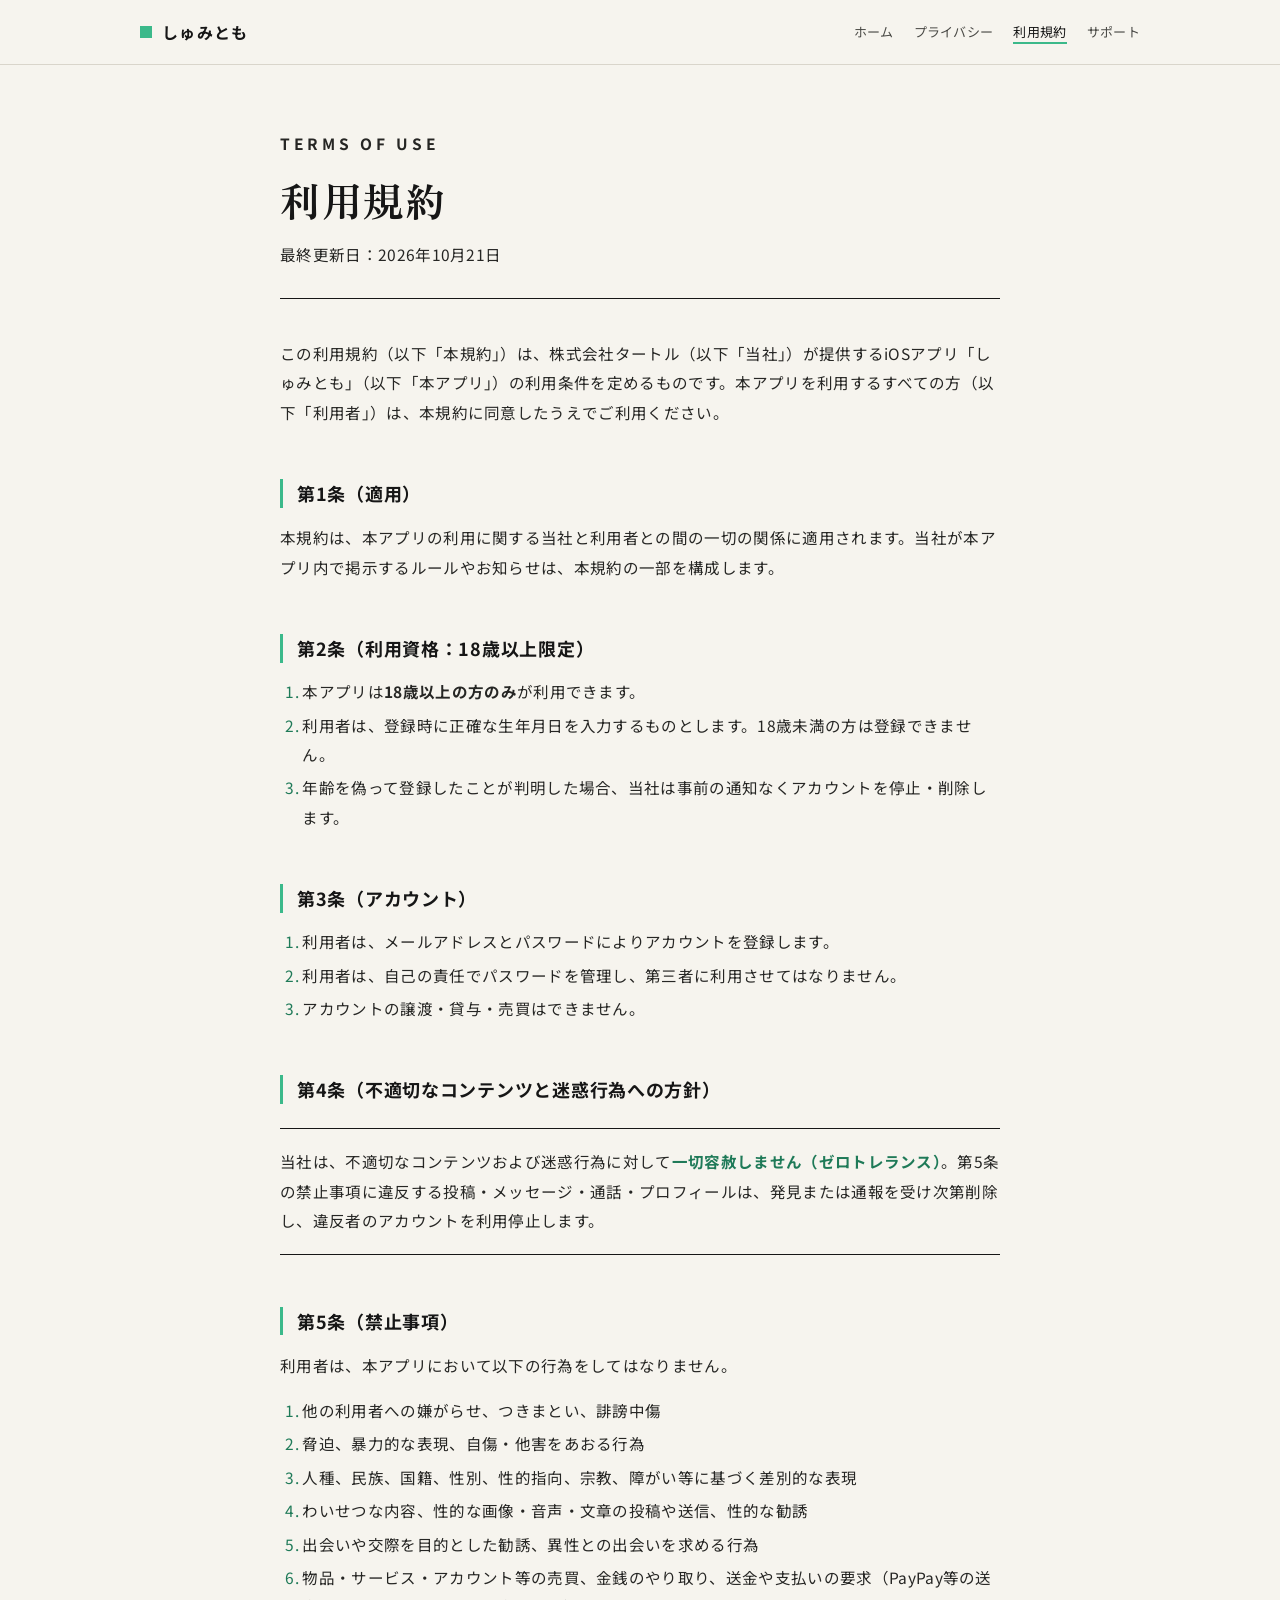
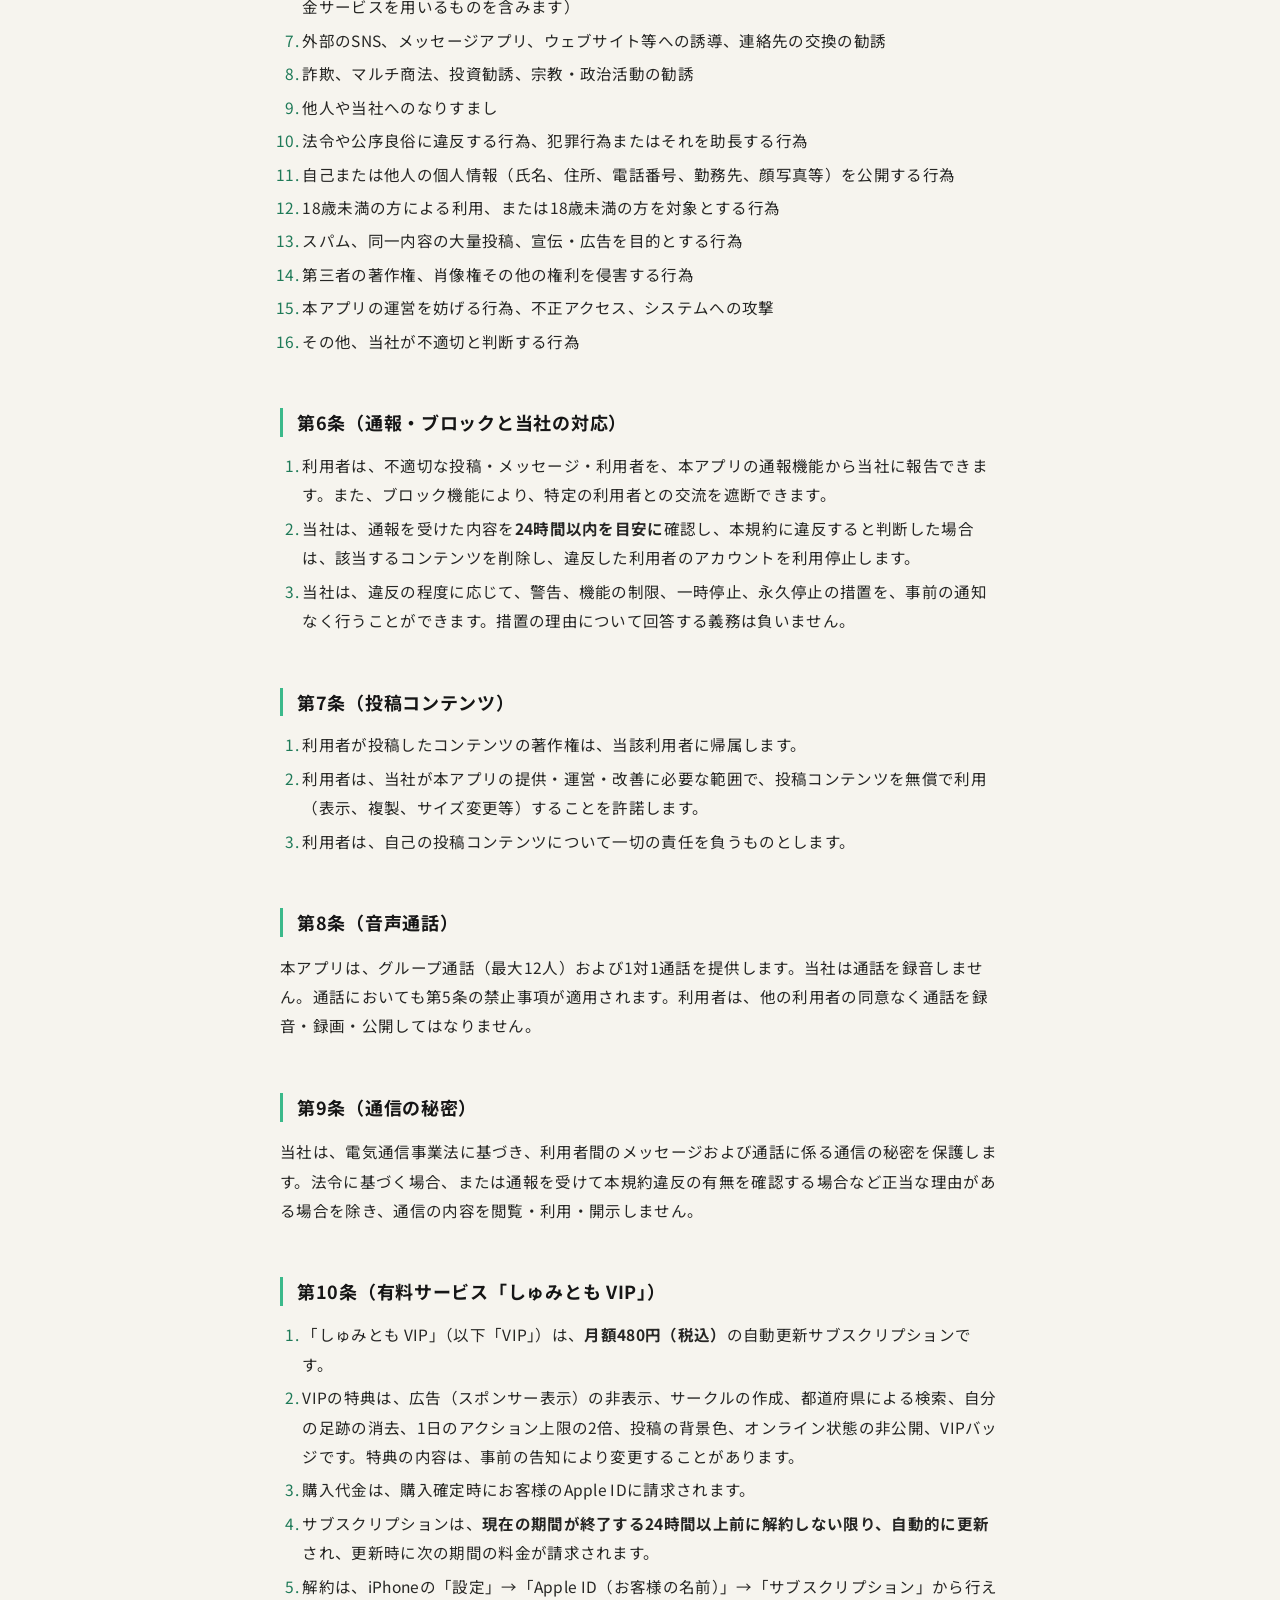
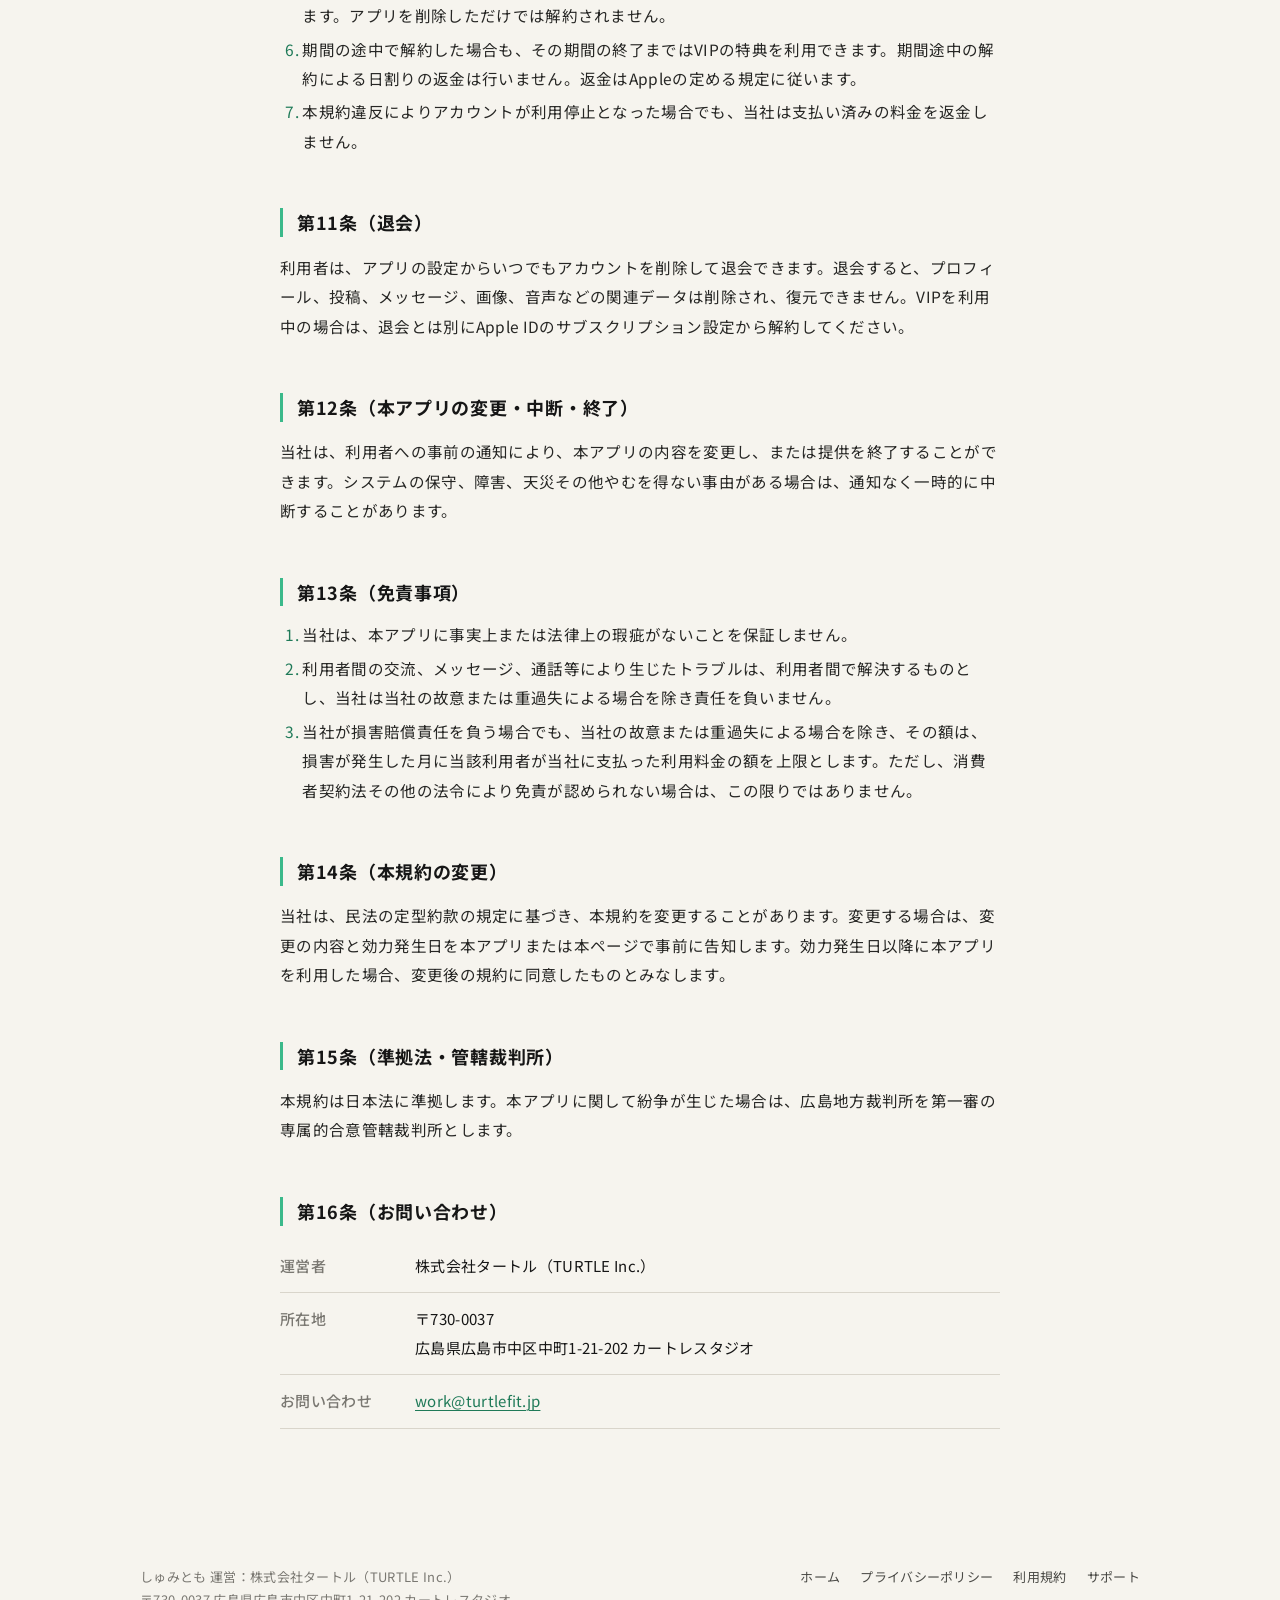
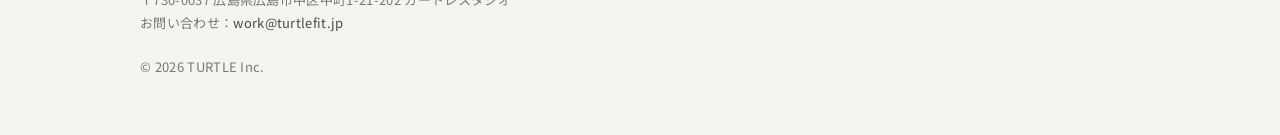
==== terms.html @ c7ea7fc8 "しゅみとも 公式サイト・法務ページ Co-Authored-By: Claude Opus 5.5 <noreply@anthropic.com>" ====
<!doctype html>
<html lang="ja">
<head>
<meta charset="utf-8">
<meta name="viewport" content="width=device-width,initial-scale=1">
<title>利用規約｜しゅみとも</title>
<meta name="description" content="「しゅみとも」の利用規約。18歳以上限定、禁止事項、通報への対応、有料サービスについて。">
<link rel="preconnect" href="https://fonts.googleapis.com">
<link rel="preconnect" href="https://fonts.gstatic.com" crossorigin>
<link href="https://fonts.googleapis.com/css2?family=Noto+Sans+JP:wght@400;500;700&family=Zen+Old+Mincho:wght@700&display=swap" rel="stylesheet">
<link rel="stylesheet" href="styles.css">
</head>
<body>
<header class="site-header">
  <div class="wrap">
    <a class="brand" href="index.html"><span class="brand-mark" aria-hidden="true"></span>しゅみとも</a>
    <nav class="nav" aria-label="サイト内">
      <a href="index.html" class="hide-sm">ホーム</a>
      <a href="privacy.html">プライバシー</a>
      <a href="terms.html" aria-current="page">利用規約</a>
      <a href="support.html">サポート</a>
    </nav>
  </div>
</header>
<main class="doc">
<div class="wrap">
  <div class="doc-head">
    <p class="eyebrow">TERMS OF USE</p>
    <h1>利用規約</h1>
    <p class="updated">最終更新日：2026年10月21日</p>
  </div>

  <p>この利用規約（以下「本規約」）は、株式会社タートル（以下「当社」）が提供するiOSアプリ「しゅみとも」（以下「本アプリ」）の利用条件を定めるものです。本アプリを利用するすべての方（以下「利用者」）は、本規約に同意したうえでご利用ください。</p>

  <h2>第1条（適用）</h2>
  <p>本規約は、本アプリの利用に関する当社と利用者との間の一切の関係に適用されます。当社が本アプリ内で掲示するルールやお知らせは、本規約の一部を構成します。</p>

  <h2>第2条（利用資格：18歳以上限定）</h2>
  <ol>
    <li>本アプリは<strong>18歳以上の方のみ</strong>が利用できます。</li>
    <li>利用者は、登録時に正確な生年月日を入力するものとします。18歳未満の方は登録できません。</li>
    <li>年齢を偽って登録したことが判明した場合、当社は事前の通知なくアカウントを停止・削除します。</li>
  </ol>

  <h2>第3条（アカウント）</h2>
  <ol>
    <li>利用者は、メールアドレスとパスワードによりアカウントを登録します。</li>
    <li>利用者は、自己の責任でパスワードを管理し、第三者に利用させてはなりません。</li>
    <li>アカウントの譲渡・貸与・売買はできません。</li>
  </ol>

  <h2>第4条（不適切なコンテンツと迷惑行為への方針）</h2>
  <div class="callout">
    <p>当社は、不適切なコンテンツおよび迷惑行為に対して<strong>一切容赦しません（ゼロトレランス）</strong>。第5条の禁止事項に違反する投稿・メッセージ・通話・プロフィールは、発見または通報を受け次第削除し、違反者のアカウントを利用停止します。</p>
  </div>

  <h2>第5条（禁止事項）</h2>
  <p>利用者は、本アプリにおいて以下の行為をしてはなりません。</p>
  <ol>
    <li>他の利用者への嫌がらせ、つきまとい、誹謗中傷</li>
    <li>脅迫、暴力的な表現、自傷・他害をあおる行為</li>
    <li>人種、民族、国籍、性別、性的指向、宗教、障がい等に基づく差別的な表現</li>
    <li>わいせつな内容、性的な画像・音声・文章の投稿や送信、性的な勧誘</li>
    <li>出会いや交際を目的とした勧誘、異性との出会いを求める行為</li>
    <li>物品・サービス・アカウント等の売買、金銭のやり取り、送金や支払いの要求（PayPay等の送金サービスを用いるものを含みます）</li>
    <li>外部のSNS、メッセージアプリ、ウェブサイト等への誘導、連絡先の交換の勧誘</li>
    <li>詐欺、マルチ商法、投資勧誘、宗教・政治活動の勧誘</li>
    <li>他人や当社へのなりすまし</li>
    <li>法令や公序良俗に違反する行為、犯罪行為またはそれを助長する行為</li>
    <li>自己または他人の個人情報（氏名、住所、電話番号、勤務先、顔写真等）を公開する行為</li>
    <li>18歳未満の方による利用、または18歳未満の方を対象とする行為</li>
    <li>スパム、同一内容の大量投稿、宣伝・広告を目的とする行為</li>
    <li>第三者の著作権、肖像権その他の権利を侵害する行為</li>
    <li>本アプリの運営を妨げる行為、不正アクセス、システムへの攻撃</li>
    <li>その他、当社が不適切と判断する行為</li>
  </ol>

  <h2>第6条（通報・ブロックと当社の対応）</h2>
  <ol>
    <li>利用者は、不適切な投稿・メッセージ・利用者を、本アプリの通報機能から当社に報告できます。また、ブロック機能により、特定の利用者との交流を遮断できます。</li>
    <li>当社は、通報を受けた内容を<strong>24時間以内を目安に</strong>確認し、本規約に違反すると判断した場合は、該当するコンテンツを削除し、違反した利用者のアカウントを利用停止します。</li>
    <li>当社は、違反の程度に応じて、警告、機能の制限、一時停止、永久停止の措置を、事前の通知なく行うことができます。措置の理由について回答する義務は負いません。</li>
  </ol>

  <h2>第7条（投稿コンテンツ）</h2>
  <ol>
    <li>利用者が投稿したコンテンツの著作権は、当該利用者に帰属します。</li>
    <li>利用者は、当社が本アプリの提供・運営・改善に必要な範囲で、投稿コンテンツを無償で利用（表示、複製、サイズ変更等）することを許諾します。</li>
    <li>利用者は、自己の投稿コンテンツについて一切の責任を負うものとします。</li>
  </ol>

  <h2>第8条（音声通話）</h2>
  <p>本アプリは、グループ通話（最大12人）および1対1通話を提供します。当社は通話を録音しません。通話においても第5条の禁止事項が適用されます。利用者は、他の利用者の同意なく通話を録音・録画・公開してはなりません。</p>

  <h2>第9条（通信の秘密）</h2>
  <p>当社は、電気通信事業法に基づき、利用者間のメッセージおよび通話に係る通信の秘密を保護します。法令に基づく場合、または通報を受けて本規約違反の有無を確認する場合など正当な理由がある場合を除き、通信の内容を閲覧・利用・開示しません。</p>

  <h2>第10条（有料サービス「しゅみとも VIP」）</h2>
  <ol>
    <li>「しゅみとも VIP」（以下「VIP」）は、<strong>月額480円（税込）</strong>の自動更新サブスクリプションです。</li>
    <li>VIPの特典は、広告（スポンサー表示）の非表示、サークルの作成、都道府県による検索、自分の足跡の消去、1日のアクション上限の2倍、投稿の背景色、オンライン状態の非公開、VIPバッジです。特典の内容は、事前の告知により変更することがあります。</li>
    <li>購入代金は、購入確定時にお客様のApple IDに請求されます。</li>
    <li>サブスクリプションは、<strong>現在の期間が終了する24時間以上前に解約しない限り、自動的に更新</strong>され、更新時に次の期間の料金が請求されます。</li>
    <li>解約は、iPhoneの「設定」→「Apple ID（お客様の名前）」→「サブスクリプション」から行えます。アプリを削除しただけでは解約されません。</li>
    <li>期間の途中で解約した場合も、その期間の終了まではVIPの特典を利用できます。期間途中の解約による日割りの返金は行いません。返金はAppleの定める規定に従います。</li>
    <li>本規約違反によりアカウントが利用停止となった場合でも、当社は支払い済みの料金を返金しません。</li>
  </ol>

  <h2>第11条（退会）</h2>
  <p>利用者は、アプリの設定からいつでもアカウントを削除して退会できます。退会すると、プロフィール、投稿、メッセージ、画像、音声などの関連データは削除され、復元できません。VIPを利用中の場合は、退会とは別にApple IDのサブスクリプション設定から解約してください。</p>

  <h2>第12条（本アプリの変更・中断・終了）</h2>
  <p>当社は、利用者への事前の通知により、本アプリの内容を変更し、または提供を終了することができます。システムの保守、障害、天災その他やむを得ない事由がある場合は、通知なく一時的に中断することがあります。</p>

  <h2>第13条（免責事項）</h2>
  <ol>
    <li>当社は、本アプリに事実上または法律上の瑕疵がないことを保証しません。</li>
    <li>利用者間の交流、メッセージ、通話等により生じたトラブルは、利用者間で解決するものとし、当社は当社の故意または重過失による場合を除き責任を負いません。</li>
    <li>当社が損害賠償責任を負う場合でも、当社の故意または重過失による場合を除き、その額は、損害が発生した月に当該利用者が当社に支払った利用料金の額を上限とします。ただし、消費者契約法その他の法令により免責が認められない場合は、この限りではありません。</li>
  </ol>

  <h2>第14条（本規約の変更）</h2>
  <p>当社は、民法の定型約款の規定に基づき、本規約を変更することがあります。変更する場合は、変更の内容と効力発生日を本アプリまたは本ページで事前に告知します。効力発生日以降に本アプリを利用した場合、変更後の規約に同意したものとみなします。</p>

  <h2>第15条（準拠法・管轄裁判所）</h2>
  <p>本規約は日本法に準拠します。本アプリに関して紛争が生じた場合は、広島地方裁判所を第一審の専属的合意管轄裁判所とします。</p>

  <h2>第16条（お問い合わせ）</h2>
  <table class="info">
    <tr><th>運営者</th><td>株式会社タートル（TURTLE Inc.）</td></tr>
    <tr><th>所在地</th><td>〒730-0037<br>広島県広島市中区中町1-21-202 カートレスタジオ</td></tr>
    <tr><th>お問い合わせ</th><td><a href="mailto:work@turtlefit.jp">work@turtlefit.jp</a></td></tr>
  </table>
</div>
</main>
<footer class="site-footer">
  <div class="wrap">
    <address>
      しゅみとも 運営：株式会社タートル（TURTLE Inc.）<br>
      〒730-0037 広島県広島市中区中町1-21-202 カートレスタジオ<br>
      お問い合わせ：<a href="mailto:work@turtlefit.jp">work@turtlefit.jp</a>
    </address>
    <nav aria-label="フッター">
      <a href="index.html">ホーム</a>
      <a href="privacy.html">プライバシーポリシー</a>
      <a href="terms.html">利用規約</a>
      <a href="support.html">サポート</a>
    </nav>
  </div>
  <div class="wrap" style="margin-top:20px">&copy; 2026 TURTLE Inc.</div>
</footer>
</body>
</html>
---- styles.css ----
:root{
  --paper:#F6F4EE;
  --paper-2:#EEEBE3;
  --ink:#161616;
  --ink-2:#4A4A46;
  --ink-3:#7A7872;
  --rule:#D9D5CB;
  --mint:#3BB98A;
  --mint-ink:#1F7A58;
  --max:760px;
}
*{box-sizing:border-box}
html{-webkit-text-size-adjust:100%}
body{
  margin:0;background:var(--paper);color:var(--ink);
  font-family:"Noto Sans JP","Hiragino Kaku Gothic ProN","Hiragino Sans",system-ui,sans-serif;
  font-size:16px;line-height:1.9;letter-spacing:.02em;
  overflow-wrap:anywhere;
}
a{color:var(--mint-ink);text-decoration:underline;text-underline-offset:3px;text-decoration-thickness:1px}
a:hover{color:var(--ink)}
.wrap{max-width:var(--max);margin:0 auto;padding:0 20px}

/* header */
.site-header{border-bottom:1px solid var(--rule)}
.site-header .wrap{display:flex;align-items:center;justify-content:space-between;gap:16px;height:64px;max-width:1040px}
.brand{display:flex;align-items:center;gap:10px;color:var(--ink);text-decoration:none;font-weight:700;letter-spacing:.08em}
.brand-mark{width:12px;height:12px;background:var(--mint);display:inline-block}
.nav{display:flex;gap:20px;font-size:13px}
.nav a{color:var(--ink-2);text-decoration:none}
.nav a:hover,.nav a[aria-current="page"]{color:var(--ink);box-shadow:inset 0 -2px 0 var(--mint)}

/* hero */
.hero{border-bottom:1px solid var(--rule)}
.hero .wrap{max-width:1040px;padding-top:96px;padding-bottom:88px}
.eyebrow{font-size:12px;letter-spacing:.24em;color:var(--mint-ink);font-weight:700;margin:0 0 28px}
.hero h1{font-family:"Zen Old Mincho","Shippori Mincho","Hiragino Mincho ProN",serif;font-weight:700;
  font-size:clamp(36px,7.4vw,76px);line-height:1.3;letter-spacing:.04em;margin:0 0 32px}
.hero h1 em{font-style:normal;box-shadow:inset 0 -.22em 0 rgba(59,185,138,.38)}
.lead{font-size:17px;color:var(--ink-2);max-width:560px;margin:0 0 40px}
.store{display:inline-flex;align-items:center;gap:14px;border:1px solid var(--ink);padding:12px 22px;font-size:14px;color:var(--ink);text-decoration:none;cursor:default}
.store small{font-size:11px;letter-spacing:.14em;color:var(--paper);background:var(--ink);padding:2px 8px}
.note-18{font-size:12px;color:var(--ink-3);margin-top:20px}

/* features */
.section{border-bottom:1px solid var(--rule)}
.section .wrap{max-width:1040px;padding-top:72px;padding-bottom:72px}
.section-title{display:flex;align-items:baseline;gap:16px;margin:0 0 40px;font-size:13px;letter-spacing:.2em;color:var(--ink-3);font-weight:500}
.section-title::after{content:"";flex:1;height:1px;background:var(--rule)}
.features{list-style:none;margin:0;padding:0;display:grid;grid-template-columns:repeat(2,1fr);border-top:1px solid var(--ink)}
.features li{padding:28px 28px 32px 0;border-bottom:1px solid var(--rule)}
.features li:nth-child(odd){border-right:1px solid var(--rule)}
.features li:nth-child(even){padding-left:28px}
.features .num{font-family:"Zen Old Mincho",serif;color:var(--mint-ink);font-size:14px;letter-spacing:.1em}
.features h3{font-size:19px;margin:6px 0 8px;letter-spacing:.04em}
.features p{margin:0;color:var(--ink-2);font-size:14.5px;line-height:1.85}

.links{list-style:none;margin:0;padding:0;border-top:1px solid var(--ink)}
.links a{display:flex;justify-content:space-between;align-items:center;gap:16px;padding:22px 0;border-bottom:1px solid var(--rule);color:var(--ink);text-decoration:none;font-size:17px}
.links a span{font-size:13px;color:var(--ink-3)}
.links a:hover{color:var(--mint-ink)}
.links a::after{content:"→";color:var(--mint-ink);margin-left:auto;padding-left:12px}

/* document pages */
.doc .wrap{padding-top:64px;padding-bottom:80px}
.doc-head{border-bottom:1px solid var(--ink);padding-bottom:28px;margin-bottom:40px}
.doc-head .eyebrow{margin-bottom:14px}
.doc-head h1{font-family:"Zen Old Mincho","Shippori Mincho",serif;font-size:clamp(28px,5.4vw,40px);line-height:1.4;margin:0 0 12px;letter-spacing:.04em}
.updated{font-size:13px;color:var(--ink-3);margin:0}
.doc h2{font-size:18px;margin:52px 0 14px;padding-left:14px;border-left:3px solid var(--mint);line-height:1.6;letter-spacing:.04em}
.doc h3{font-size:16px;margin:28px 0 8px}
.doc p,.doc li{font-size:15.5px;color:#262624}
.doc ul,.doc ol{padding-left:1.4em;margin:10px 0 16px}
.doc li{margin:4px 0}
.doc li::marker{color:var(--mint-ink)}
.callout{border-top:1px solid var(--ink);border-bottom:1px solid var(--ink);padding:18px 0;margin:24px 0}
.callout p{margin:0}
.callout strong{color:var(--mint-ink)}
table.info{width:100%;border-collapse:collapse;margin:12px 0 8px;font-size:15px}
table.info th,table.info td{text-align:left;vertical-align:top;padding:12px 0;border-bottom:1px solid var(--rule)}
table.info th{width:9em;color:var(--ink-3);font-weight:500;padding-right:16px}
.table-scroll{overflow-x:auto}
table.grid{width:100%;border-collapse:collapse;font-size:14.5px;margin:12px 0}
table.grid th,table.grid td{text-align:left;vertical-align:top;padding:10px 12px 10px 0;border-bottom:1px solid var(--rule)}
table.grid thead th{border-bottom:1px solid var(--ink);font-size:13px;color:var(--ink-3);font-weight:500}

/* faq */
.faq{border-top:1px solid var(--ink);margin-top:8px}
.faq details{border-bottom:1px solid var(--rule)}
.faq summary{cursor:pointer;list-style:none;padding:20px 32px 20px 0;font-weight:700;position:relative;line-height:1.7}
.faq summary::-webkit-details-marker{display:none}
.faq summary::before{content:"Q.";color:var(--mint-ink);margin-right:10px;font-family:"Zen Old Mincho",serif}
.faq summary::after{content:"+";position:absolute;right:4px;top:18px;font-weight:400;font-size:20px;color:var(--ink-3)}
.faq details[open] summary::after{content:"−"}
.faq .a{padding:0 0 22px 0}
.faq .a p,.faq .a li{font-size:15px}
.mail{display:inline-block;font-size:clamp(18px,4.6vw,24px);font-weight:700;color:var(--ink);text-decoration:none;border-bottom:2px solid var(--mint);padding-bottom:2px;margin:6px 0 10px}

/* footer */
.site-footer{padding:48px 0 56px;font-size:13px;color:var(--ink-3)}
.site-footer .wrap{max-width:1040px;display:flex;flex-wrap:wrap;justify-content:space-between;gap:20px}
.site-footer nav{display:flex;flex-wrap:wrap;gap:8px 20px}
.site-footer a{color:var(--ink-2);text-decoration:none}
.site-footer a:hover{color:var(--mint-ink)}
.site-footer address{font-style:normal;line-height:1.8}

@media (max-width:640px){
  .nav{gap:14px;font-size:12px}
  .nav .hide-sm{display:none}
  .hero .wrap{padding-top:64px;padding-bottom:60px}
  .features{grid-template-columns:1fr}
  .features li,.features li:nth-child(odd),.features li:nth-child(even){padding:24px 0 26px;border-right:0}
  .section .wrap{padding-top:56px;padding-bottom:56px}
  table.info th{width:6.5em}
}
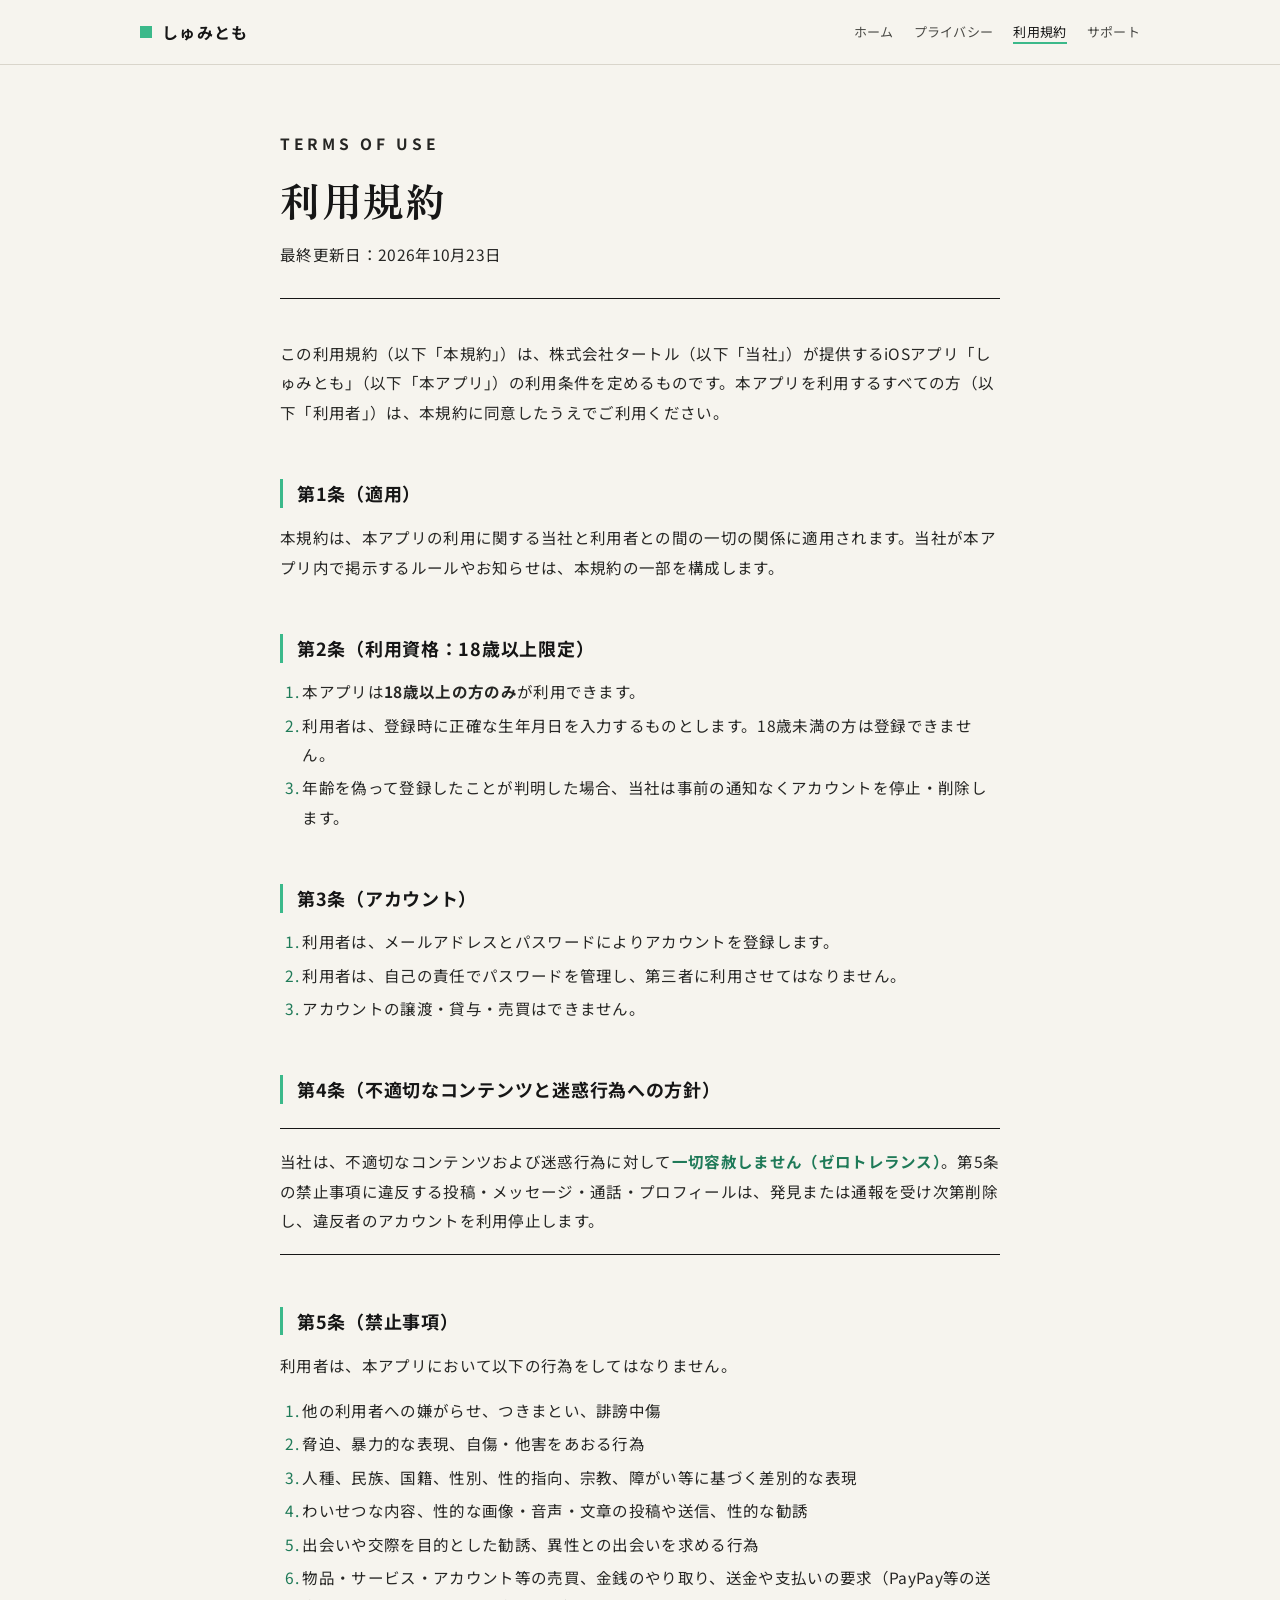
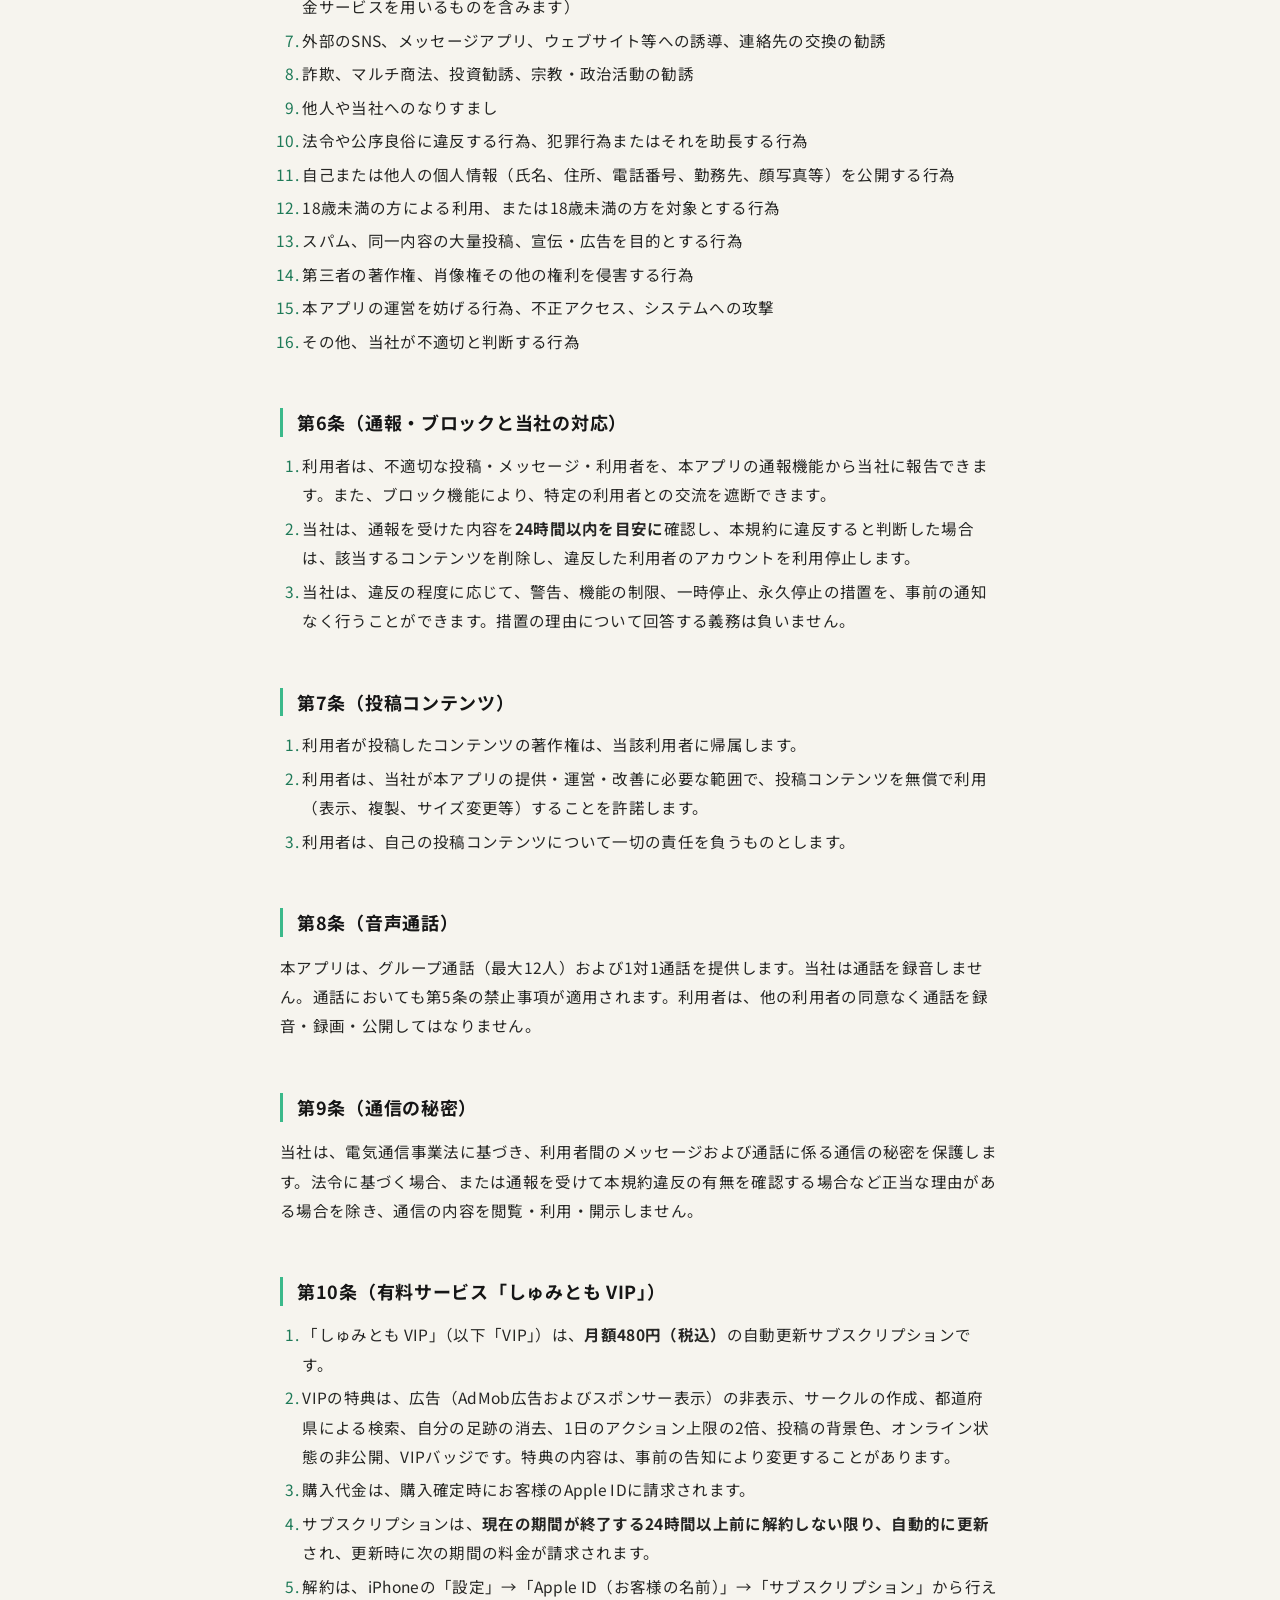
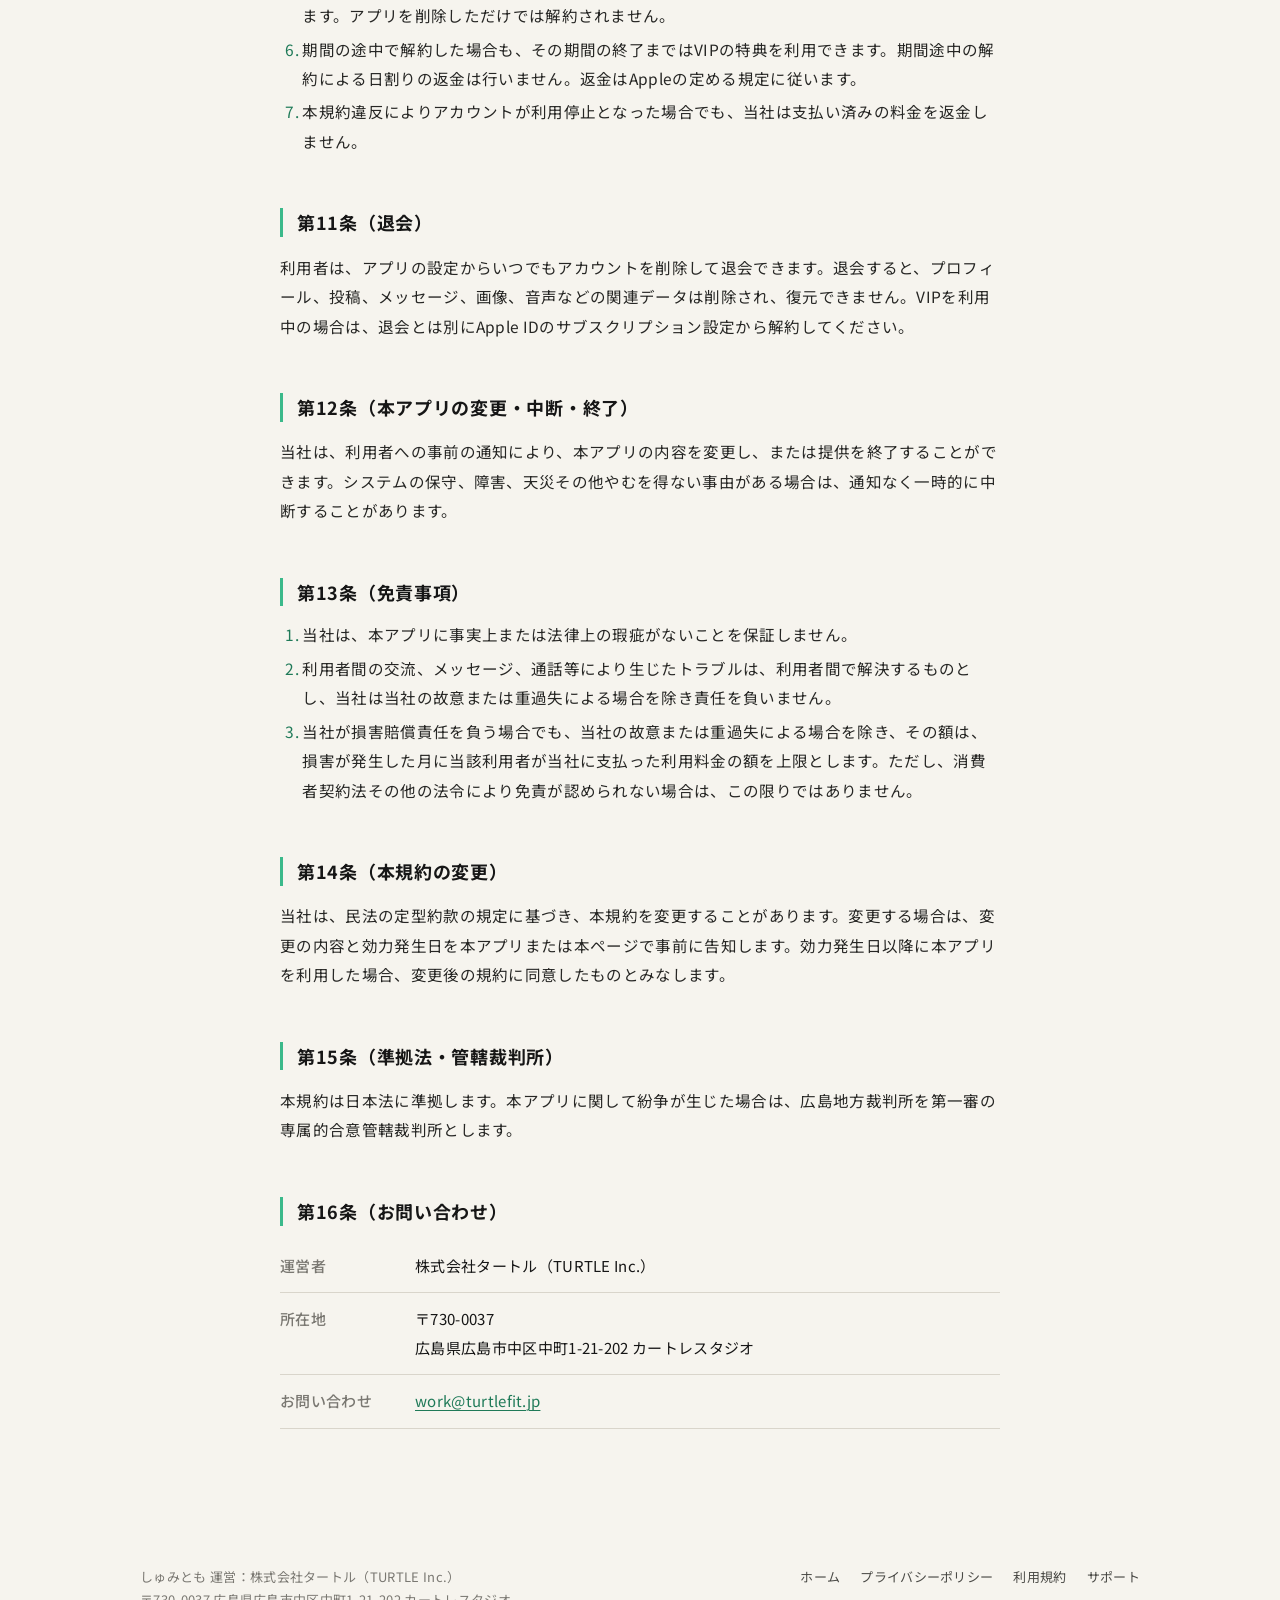
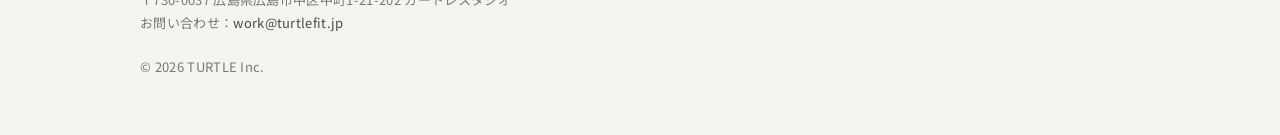
==== commit f7593f2d: "Add Google AdMob disclosure" ====
--- a/terms.html
+++ b/terms.html
@@ -27,7 +27,7 @@
   <div class="doc-head">
     <p class="eyebrow">TERMS OF USE</p>
     <h1>利用規約</h1>
-    <p class="updated">最終更新日：2026年10月21日</p>
+    <p class="updated">最終更新日：2026年10月23日</p>
   </div>
 
   <p>この利用規約（以下「本規約」）は、株式会社タートル（以下「当社」）が提供するiOSアプリ「しゅみとも」（以下「本アプリ」）の利用条件を定めるものです。本アプリを利用するすべての方（以下「利用者」）は、本規約に同意したうえでご利用ください。</p>
@@ -98,7 +98,7 @@
   <h2>第10条（有料サービス「しゅみとも VIP」）</h2>
   <ol>
     <li>「しゅみとも VIP」（以下「VIP」）は、<strong>月額480円（税込）</strong>の自動更新サブスクリプションです。</li>
-    <li>VIPの特典は、広告（スポンサー表示）の非表示、サークルの作成、都道府県による検索、自分の足跡の消去、1日のアクション上限の2倍、投稿の背景色、オンライン状態の非公開、VIPバッジです。特典の内容は、事前の告知により変更することがあります。</li>
+    <li>VIPの特典は、広告（AdMob広告およびスポンサー表示）の非表示、サークルの作成、都道府県による検索、自分の足跡の消去、1日のアクション上限の2倍、投稿の背景色、オンライン状態の非公開、VIPバッジです。特典の内容は、事前の告知により変更することがあります。</li>
     <li>購入代金は、購入確定時にお客様のApple IDに請求されます。</li>
     <li>サブスクリプションは、<strong>現在の期間が終了する24時間以上前に解約しない限り、自動的に更新</strong>され、更新時に次の期間の料金が請求されます。</li>
     <li>解約は、iPhoneの「設定」→「Apple ID（お客様の名前）」→「サブスクリプション」から行えます。アプリを削除しただけでは解約されません。</li>
